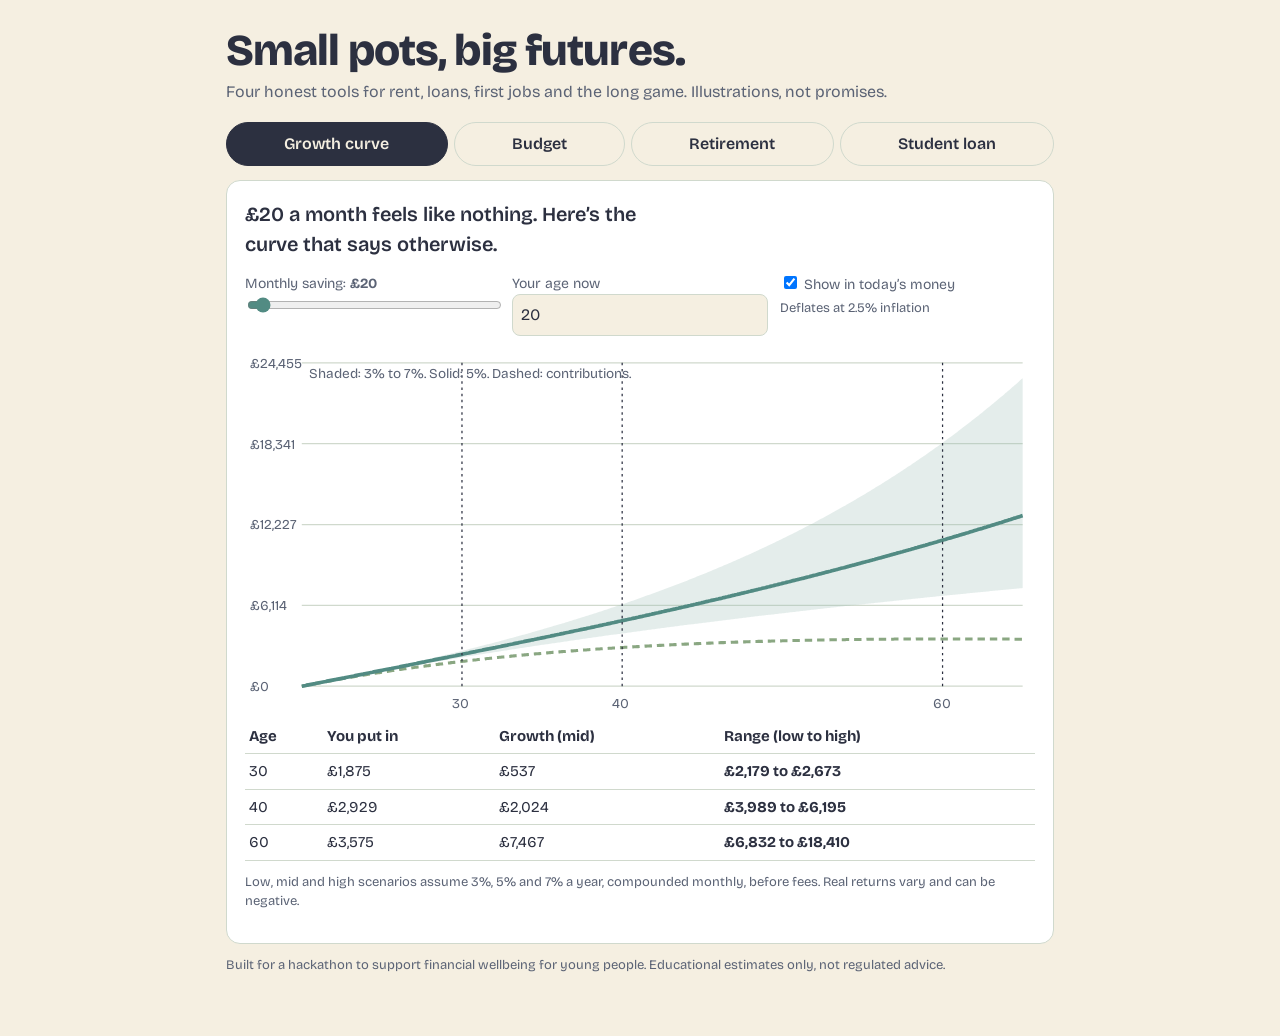
==== final.html @ 916b9b5d "Add files via upload working ver" ====
<!DOCTYPE html>
<html lang="en-GB">
<head>
<meta charset="utf-8">
<meta name="viewport" content="width=device-width, initial-scale=1, viewport-fit=cover">
<title>Small Pots: money tools for students</title>
<!-- Google Font Import -->
<link href="https://fonts.googleapis.com/css2?family=Bricolage+Grotesque:wght@400;600;800&display=swap" rel="stylesheet">
<style>
/* CSS Custom Properties / Color Palette derived from image swatch:
   --bg: Pearl Beige (#E8DDB5)
   --card: Pure White (#ffffff)
   --ink: Blue Slate (#3A3D52 / #666A86)
   --mut: Slate Grey (#5A6B7C)
   --line: Celadon tint (#A8BBA2)
   --a: Muted Teal (#92B6B1)
   --b: Celadon (#B2C9AB)
   --c: Warm Slate Accent (#666A86)
*/
:root {
  --bg: #F5EFE1;
  --card: #FFFFFF;
  --ink: #2C3040;
  --mut: #5B6375;
  --line: #D0D9CD;
  --a: #528B83;
  --b: #8AA782;
  --c: #666A86;
  --band: rgba(146, 182, 177, 0.25);
  box-sizing: border-box;
}

@media (prefers-color-scheme: dark) {
  :root:not([data-theme="light"]) {
    --bg: #1B1E28;
    --card: #252A38;
    --ink: #E8DDB5;
    --mut: #A4B29E;
    --line: #3D4658;
    --a: #92B6B1;
    --b: #B2C9AB;
    --c: #788AA3;
    --band: rgba(146, 182, 177, 0.2);
  }
}

* { box-sizing: border-box; }
html { scroll-padding-top: env(safe-area-inset-top, 0px); }

body {
  margin: 0;
  background: var(--bg);
  color: var(--ink);
  font: 16px/1.5 "Bricolage Grotesque", system-ui, sans-serif;
  padding-top: env(safe-area-inset-top, 0px);
  padding-bottom: env(safe-area-inset-bottom, 0px);
}

.w {
  max-width: 860px;
  margin: 0 auto;
  padding: 20px 16px 48px;
}

h1 {
  font-size: clamp(28px, 6vw, 44px);
  line-height: 1.05;
  margin: 8px 0 6px;
  font-weight: 800;
  letter-spacing: -.02em;
}

.sub { color: var(--mut); margin: 0 0 18px; }

/* Navigation Tab Bar */
nav {
  display: flex;
  gap: 6px;
  overflow-x: auto;
  margin-bottom: 14px;
}

nav button {
  flex: 1 0 auto;
  border: 1px solid var(--line);
  background: transparent;
  color: var(--ink);
  padding: 9px 14px;
  border-radius: 999px;
  font: inherit;
  font-weight: 600;
  cursor: pointer;
  transition: all 0.2s ease;
}

nav button[aria-selected=true] {
  background: var(--ink);
  color: var(--bg);
  border-color: var(--ink);
}

button:focus-visible, input:focus-visible, select:focus-visible {
  outline: 3px solid var(--b);
  outline-offset: 2px;
}

/* Sections & Cards Layout */
section {
  display: none;
  background: var(--card);
  border: 1px solid var(--line);
  border-radius: 14px;
  padding: 18px;
}

section.on { display: block; }

.pitch {
  font-size: 20px;
  font-weight: 600;
  margin: 0 0 14px;
  max-width: 34ch;
}

.row {
  display: grid;
  grid-template-columns: repeat(auto-fit, minmax(150px, 1fr));
  gap: 12px;
  margin: 12px 0;
}

label { display: block; font-size: 14px; color: var(--mut); }

input, select {
  width: 100%;
  font: inherit;
  padding: 8px;
  border: 1px solid var(--line);
  border-radius: 8px;
  background: var(--bg);
  color: var(--ink);
}

input[type=range] { padding: 0; accent-color: var(--a); }
input[type=checkbox] { width: auto; }

.big { font-size: 30px; font-weight: 800; line-height: 1.1; }

.kpi {
  display: grid;
  grid-template-columns: repeat(auto-fit, minmax(150px, 1fr));
  gap: 10px;
  margin: 14px 0;
}

.kpi div {
  border-left: 4px solid var(--a);
  padding: 2px 10px;
}

.kpi small { display: block; color: var(--mut); }

/* Visualization Graphics Styles */
svg { width: 100%; height: auto; display: block; }
svg text { fill: var(--mut); font: 11px "Bricolage Grotesque", sans-serif; }

.bar {
  display: flex;
  height: 34px;
  border-radius: 8px;
  overflow: hidden;
  margin: 10px 0;
}

.leg {
  display: flex;
  justify-content: space-between;
  gap: 8px;
  padding: 5px 0;
  border-bottom: 1px solid var(--line);
  font-size: 15px;
}

.dot {
  display: inline-block;
  width: 100px;
  height: 10px;
  border-radius: 50%;
  margin-right: 8px;
}

.note { font-size: 13px; color: var(--mut); margin-top: 12px; }
.verify { background: var(--b); color: #1B1E28; border-radius: 4px; padding: 0 5px; font-size: 12px; font-weight: 700; }
.verdict { border: 2px solid var(--b); border-radius: 10px; padding: 12px; margin-top: 10px; font-weight: 600; }

table { width: 100%; border-collapse: collapse; font-size: 15px; }
td, th { padding: 6px 4px; text-align: left; border-bottom: 1px solid var(--line); }
</style>
</head>
<body>
<div class="w">
  <!-- Application Main Header -->
  <h1>Small pots, big futures.</h1>
  <p class="sub">Four honest tools for rent, loans, first jobs and the long game. Illustrations, not promises.</p>
  <nav role="tablist" id="tabs"></nav>

  <!-- Feature Section 0: Compound Savings Growth Curve -->
  <section id="s0" role="tabpanel" aria-labelledby="tab-0" class="on">
    <p class="pitch">£20 a month feels like nothing. Here’s the curve that says otherwise.</p>
    <div class="row">
      <div><label for="m0">Monthly saving: <b id="v0">£20</b></label><input id="m0" type="range" min="5" max="500" step="5" value="20"></div>
      <div><label for="a0">Your age now</label><input id="a0" type="number" min="16" max="60" value="20"></div>
      <div><label for="r0"><input id="r0" type="checkbox" checked> Show in today’s money</label><small class="note">Deflates at 2.5% inflation</small></div>
    </div>
    <div id="c0"></div>
    <table id="t0"></table>
    <p class="note">Low, mid and high scenarios assume 3%, 5% and 7% a year, compounded monthly, before fees. Real returns vary and can be negative.</p>
  </section>

  <!-- Feature Section 1: Monthly Student Budget Allocator -->
  <section id="s1" role="tabpanel" aria-labelledby="tab-1">
    <p class="pitch">See where every pound goes before the month does it for you.</p>
    <div class="row" id="f1"></div>
    <div id="o1"></div>
  </section>

  <!-- Feature Section 2: Retirement Income & Pension Projection -->
  <section id="s2" role="tabpanel" aria-labelledby="tab-2">
    <p class="pitch">Retirement feels abstract at 20. This turns it into a monthly income figure.</p>
    <div class="row">
      <div><label for="age2">Age now</label><input id="age2" type="number" value="21"></div>
      <div><label for="ret2">Retire at</label><input id="ret2" type="number" value="67"></div>
      <div><label for="sal2">Salary (£/year)</label><input id="sal2" type="number" value="28000" step="1000"></div>
      <div><label for="emp2">Your pension %</label><input id="emp2" type="number" value="5" step="0.5"></div>
      <div><label for="er2">Employer %</label><input id="er2" type="number" value="3" step="0.5"></div>
      <div><label for="pot2">Pot today (£)</label><input id="pot2" type="number" value="0" step="500"></div>
    </div>
    <div class="kpi" id="o2"></div>
    <p class="note">Auto-enrolment minimum is 8% of qualifying earnings (£6,240 to £50,270): 5% you, 3% employer. Growth 5% a year, minus 2.5% inflation, so figures are in today’s money. Drawdown 4% a year. State pension: £241.30 a week <span class="verify">verify</span> at gov.uk, assumed to start at 67 <span class="verify">verify</span>.</p>
  </section>

  <!-- Feature Section 3: Student Loan vs Overpayment / Investment Simulator -->
  <section id="s3" role="tabpanel" aria-labelledby="tab-3">
    <p class="pitch">Most students are never told their loan behaves more like a graduate tax than a debt.</p>
    <div class="row">
      <div><label for="pl3">Plan</label><select id="pl3"><option value="2">Plan 2 (England/Wales, 2012 to 2022)</option><option value="5">Plan 5 (England, from 2023)</option></select></div>
      <div><label for="bal3">Loan balance (£)</label><input id="bal3" type="number" value="45000" step="1000"></div>
      <div><label for="sal3">Starting salary (£)</label><input id="sal3" type="number" value="27000" step="1000"></div>
      <div><label for="g3">Salary growth %/yr</label><input id="g3" type="number" value="4" step="0.5"></div>
      <div><label for="i3">Loan interest %/yr</label><input id="i3" type="number" value="5" step="0.5"></div>
      <div><label for="x3">Extra £/month to overpay or invest</label><input id="x3" type="number" value="100" step="25"></div>
    </div>
    <div class="kpi" id="o3"></div>
    <div id="v3" class="verdict"></div>
    <p class="note">Repay 9% of earnings above the threshold: Plan 2 £28,470 <span class="verify">verify</span>, written off after 30 years; Plan 5 £25,000 <span class="verify">verify</span>, after 40 years. Thresholds assumed to rise 3% a year. Investing assumes 5% a year. Check your plan on gov.uk. Not financial advice.</p>
  </section>

  <p class="note">Built for a hackathon to support financial wellbeing for young people. Educational estimates only, not regulated advice.</p>
</div>

<script>
window.addEventListener('DOMContentLoaded', () => {
  // Utility helpers for DOM selection and British Pounds formatting
  const $ = id => document.getElementById(id);
  const f = n => (n < 0 ? '-' : '') + '£' + Math.round(Math.abs(n)).toLocaleString('en-GB');
  const INF = 0.025; // 2.5% inflation baseline
  const tabNames = ['Growth curve', 'Budget', 'Retirement', 'Student loan'];

  // Dynamically render tab controls
  const tabsContainer = $('tabs');
  tabsContainer.innerHTML = '';
  tabNames.forEach((n, i) => {
    const b = document.createElement('button');
    b.textContent = n;
    b.role = 'tab';
    b.id = 'tab-' + i;
    b.setAttribute('aria-controls', 's' + i);
    b.onclick = () => show(i);
    tabsContainer.appendChild(b);
  });

  // Tab switching logic
  function show(i) {
    document.querySelectorAll('section').forEach((s, j) => s.classList.toggle('on', i == j));
    [...$('tabs').children].forEach((b, j) => b.setAttribute('aria-selected', i == j));
  }

  // Feature 1 Helper: Calculates compound growth curve with real inflation adjustments
  function growth_curve(m, rate, months, real) {
    const r = Math.pow(1 + rate, 1 / 12) - 1;
    const p = [0], c = [0];
    let P = 0, C = 0;
    for (let i = 1; i <= months; i++) {
      const d = real ? Math.pow(1 + INF, i / 12) : 1;
      P = P * (1 + r) + m;
      C += m;
      p.push(P / d);
      c.push(C / d);
    }
    return { p, c };
  }

  // Feature 1 Core: Renders SVG compound curve & summary table
  function f1() {
    const m = +$('m0').value, a = +$('a0').value, real = $('r0').checked;
    const end = 65, mo = Math.max(12, (end - a) * 12);
    $('v0').textContent = '£' + m;

    const S = [0.03, 0.05, 0.07].map(r => growth_curve(m, r, mo, real));
    const cont = S[1].c;

    const W = 640, H = 300, L = 46, T = 12, B = 26;
    const mx = Math.max(...S[2].p) * 1.05;
    const X = i => L + i / mo * (W - L - 10);
    const Y = v => T + (1 - v / mx) * (H - T - B);
    const path = arr => arr.map((v, i) => (i ? 'L' : 'M') + X(i).toFixed(1) + ' ' + Y(v).toFixed(1)).join('');

    let s = `<svg viewBox="0 0 ${W} ${H}" role="img" aria-label="Pot growth by age">`;
    for (let k = 0; k <= 4; k++) {
      const v = mx * k / 4;
      s += `<line x1="${L}" x2="${W - 10}" y1="${Y(v)}" y2="${Y(v)}" stroke="var(--line)"/><text x="4" y="${Y(v) + 4}">${f(v)}</text>`;
    }
    s += `<path d="${path(S[2].p)}L${[...S[0].p].reverse().map((v, i) => X(mo - i).toFixed(1) + ' ' + Y(v).toFixed(1)).join('L')}Z" fill="var(--band)"/>`;
    s += `<path d="${path(cont)}" fill="none" stroke="var(--b)" stroke-width="2.5" stroke-dasharray="6 4"/>`;
    s += `<path d="${path(S[1].p)}" fill="none" stroke="var(--a)" stroke-width="3"/>`;

    let rows = '<tr><th>Age</th><th>You put in</th><th>Growth (mid)</th><th>Range (low to high)</th></tr>';
    [30, 40, 60].filter(g => g > a).forEach(g => {
      const i = (g - a) * 12;
      if (i > mo) return;
      s += `<line x1="${X(i)}" x2="${X(i)}" y1="${T}" y2="${H - B}" stroke="var(--ink)" stroke-dasharray="2 3"/><text x="${X(i) - 8}" y="${H - 8}">${g}</text>`;
      rows += `<tr><td>${g}</td><td>${f(cont[i])}</td><td>${f(S[1].p[i] - cont[i])}</td><td><b>${f(S[0].p[i])} to ${f(S[2].p[i])}</b></td></tr>`;
    });
    s += `<text x="${L + 6}" y="${T + 12}">Shaded: 3% to 7%. Solid: 5%. Dashed: contributions.</text></svg>`;
    $('c0').innerHTML = s;
    $('t0').innerHTML = rows;
  }
  ['m0', 'a0', 'r0'].forEach(i => $(i).oninput = () => { f1(); f2(); });

  // Feature 2 Core: Student Monthly Budget Breakdown
  const fields = [
    ['Income (loan, wages, parents)', 900],
    ['Rent and bills', 450],
    ['Food and groceries', 160],
    ['Transport', 40],
    ['Phone and subscriptions', 35],
    ['Going out', 80],
    ['Course costs', 30],
    ['Other', 40]
  ];
  const cols = ['var(--ink)', 'var(--a)', 'var(--b)', 'var(--c)', '#788AA3', '#92B6B1', '#B2C9AB', '#5B6375'];
  
  $('f1').innerHTML = fields.map((x, i) => 
    `<div><label for="b${i}">${x[0]} (£/month)</label><input type="number" min="0" id="b${i}" value="${x[1]}"></div>`
  ).join('');

  function f2() {
    const v = fields.map((_, i) => Math.max(0, +$('b' + i).value || 0));
    const inc = v[0], sp = v.slice(1), tot = sp.reduce((a, b) => a + b, 0);
    const left = inc - tot, den = Math.max(inc, tot) || 1;
    const userAge = +$('a0').value || 20;

    let h = `<div class="bar" role="img" aria-label="Spending split">${sp.map((x, i) => 
      `<div style="width:${x / den * 100}%;background:${cols[i + 1]}" title="${fields[i + 1][0]}"></div>`
    ).join('')}${left > 0 ? `<div style="flex:1;background:var(--line)"></div>` : ''}</div>`;

    h += sp.map((x, i) => 
      `<div class="leg"><span><span class="dot" style="background:${cols[i + 1]}"></span>${fields[i + 1][0]}</span><b>${f(x)} (${inc ? Math.round(x / inc * 100) : 0}%)</b></div>`
    ).join('');

    h += `<div class="kpi">
      <div><small>Spent</small><span class="big">${f(tot)}</span></div>
      <div><small>${left >= 0 ? 'Left over' : 'Overspent'}</small><span class="big" style="color:${left >= 0 ? 'var(--a)' : 'var(--c)'}">${f(left)}</span></div>
      <div><small>Per day</small><span class="big">${f(tot / 30)}</span></div>
    </div>`;

    if (left > 0) {
      const g = growth_curve(left, 0.05, (65 - userAge) * 12, true).p.slice(-1)[0];
      h += `<p class="note">Rule of thumb: about 20% of income to savings. Your ${f(left)} left over, invested monthly from ${userAge} to 65 at a mid 5% scenario, would be roughly ${f(g)} in today’s money.</p>`;
    } else {
      h += `<p class="note">You’re spending more than you receive. Look at the biggest bars first: rent aside, subscriptions and going out are the quickest to trim.</p>`;
    }
    $('o1').innerHTML = h;
  }
  fields.forEach((_, i) => $('b' + i).oninput = f2);

  // Feature 3 Core: Retirement Income Calculator
  function f3() {
    const n = k => +$(k).value || 0;
    const age = n('age2'), ret = n('ret2'), sal = n('sal2'), yrs = Math.max(0, ret - age);
    const r = Math.pow(1.05 / 1.025, 1 / 12) - 1;
    const q = Math.max(0, Math.min(sal, 50270) - 6240);
    const m = q * (n('emp2') + n('er2')) / 100 / 12;

    let P = n('pot2');
    for (let i = 0; i < yrs * 12; i++) P = P * (1 + r) + m;

    const draw = P * 0.04;
    const sp = 241.30 * 52;
    const tot = draw + sp;

    $('o2').innerHTML = [
      ['Estimated pot (today’s money)', f(P)],
      ['Pension income a year', f(draw)],
      ['State pension a year', f(sp)],
      ['Total a month', f(tot / 12)]
    ].map(x => `<div><small>${x[0]}</small><span class="big">${x[1]}</span></div>`).join('') + 
    `<div><small>Paid in a month (you + employer)</small><span class="big">${f(m)}</span></div>`;
  }
  ['age2', 'ret2', 'sal2', 'emp2', 'er2', 'pot2'].forEach(i => $(i).oninput = f3);

  // Feature 4 Core: Student Loan vs Overpayment Simulator
  function simulate_loan(bal, sal, g, i, plan, extra) {
    const th0 = plan == 2 ? 28470 : 25000;
    const yrs = plan == 2 ? 30 : 40;
    let mand = 0, ext = 0, first = null;

    for (let y = 0; y < yrs && bal > 0; y++) {
      const s = sal * Math.pow(1 + g, y);
      const th = th0 * Math.pow(1.03, y);
      bal *= 1 + i;
      const m = Math.min(bal, Math.max(0, s - th) * 0.09);
      if (first === null) first = m / 12;
      bal -= m; mand += m;
      const e = Math.min(bal, extra * 12);
      bal -= e; ext += e;
    }
    return { mand, ext, first, written: Math.max(0, bal) };
  }

  function compare_overpay_vs_invest(base, over, extra, yrs) {
    const r = Math.pow(1.05, 1 / 12) - 1;
    let P = 0;
    for (let i = 0; i < yrs * 12; i++) P = P * (1 + r) + extra;
    const saved = base.mand - over.mand, paid = over.ext, pot = P;
    return { saved, paid, pot, netOver: saved - paid, gain: pot - extra * yrs * 12 };
  }

  function f4() {
    const n = k => +$(k).value || 0;
    const plan = +$('pl3').value, bal = n('bal3'), sal = n('sal3');
    const g = n('g3') / 100, i = n('i3') / 100, x = n('x3');
    const yrs = plan == 2 ? 30 : 40;

    const b = simulate_loan(bal, sal, g, i, plan, 0);
    const o = simulate_loan(bal, sal, g, i, plan, x);
    const c = compare_overpay_vs_invest(b, o, x, yrs);

    $('o3').innerHTML = [
      ['Monthly repayment (year 1)', f(b.first)],
      ['Total repaid', f(b.mand)],
      ['Written off', f(b.written)],
      ['Share written off', Math.round(b.written / (b.mand + b.written || 1) * 100) + '%']
    ].map(x => `<div><small>${x[0]}</small><span class="big">${x[1]}</span></div>`).join('');

    let t;
    if (b.written > 0 && c.netOver <= 0) {
      t = `Don’t overpay. Your balance is mostly cleared by write-off, so your extra ${f(c.paid)} only cuts future repayments by ${f(c.saved)}. Invested instead at a mid 5% scenario, ${f(x)} a month could grow to about ${f(c.pot)} (${f(c.gain)} of it growth), with no promise.`;
    } else if (b.written > 0) {
      t = `Close call. Overpaying saves ${f(c.saved)} of repayments for ${f(c.paid)} paid in, so it nets ${f(c.netOver)}. Investing could return roughly ${f(c.gain)} in growth, but with risk.`;
    } else {
      t = `Your loan is fully repaid within the term, so each extra pound saves interest. Overpaying saves ${f(c.saved)} against ${f(c.paid)} paid in, comparable to a ${(i * 100).toFixed(1)}% guaranteed return. Compare that with investing risk.`;
    }
    $('v3').textContent = t;
  }
  ['pl3', 'bal3', 'sal3', 'g3', 'i3', 'x3'].forEach(i => $(i).oninput = f4);

  // Trigger initial renders across all tools
  show(0);
  f1();
  f2();
  f3();
  f4();
});
</script>
</body>
</html>
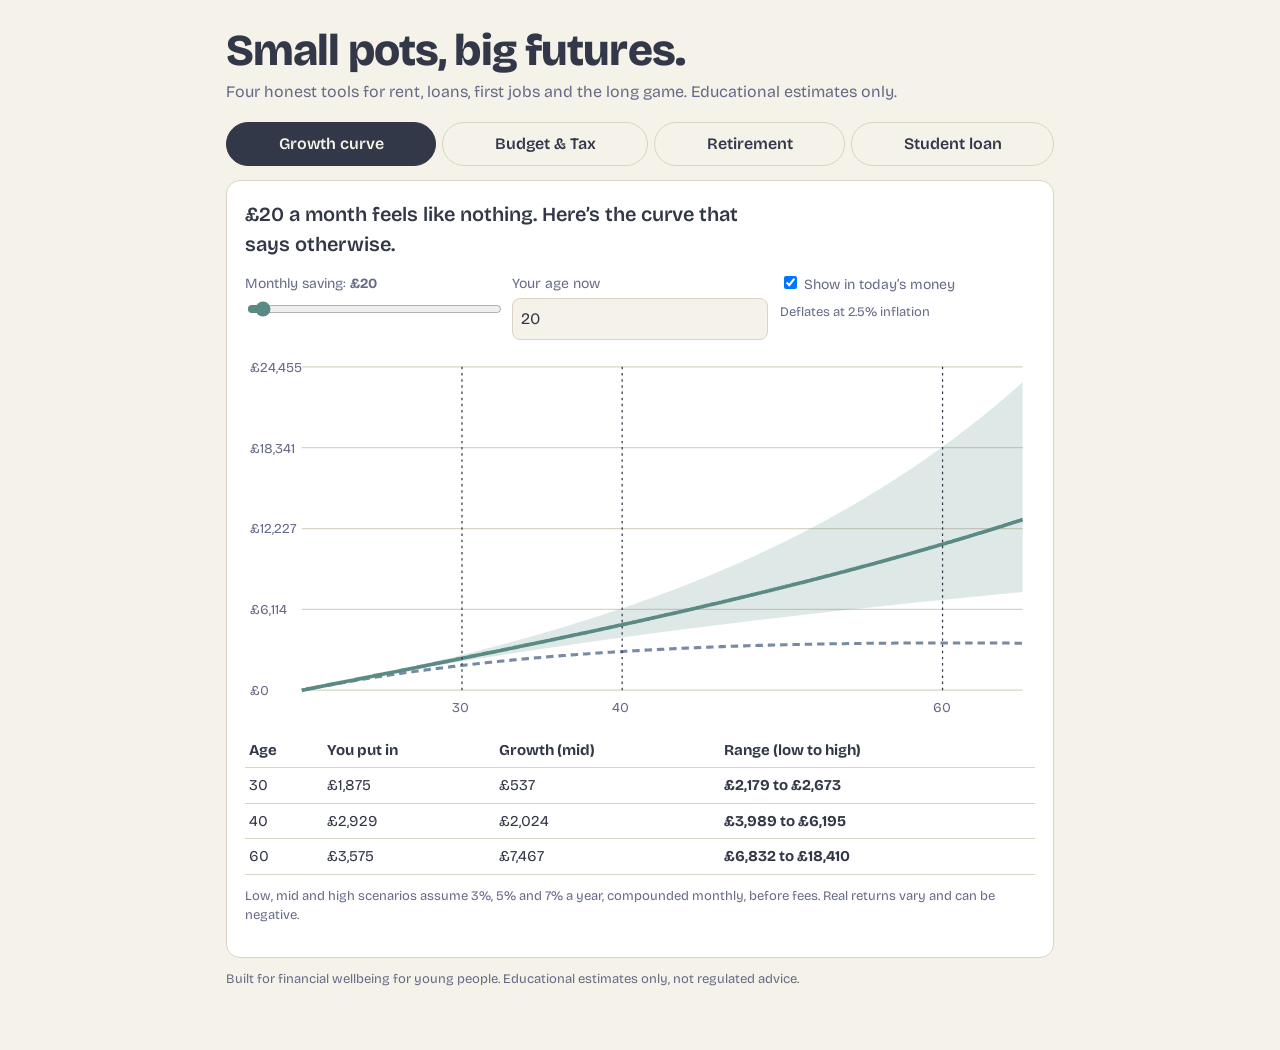
==== commit 8c7a8594: "Add files via upload" ====
--- a/final.html
+++ b/final.html
@@ -4,49 +4,45 @@
 <meta charset="utf-8">
 <meta name="viewport" content="width=device-width, initial-scale=1, viewport-fit=cover">
 <title>Small Pots: money tools for students</title>
-<!-- Google Font Import -->
 <link href="https://fonts.googleapis.com/css2?family=Bricolage+Grotesque:wght@400;600;800&display=swap" rel="stylesheet">
 <style>
-/* CSS Custom Properties / Color Palette derived from image swatch:
-   --bg: Pearl Beige (#E8DDB5)
-   --card: Pure White (#ffffff)
-   --ink: Blue Slate (#3A3D52 / #666A86)
-   --mut: Slate Grey (#5A6B7C)
-   --line: Celadon tint (#A8BBA2)
-   --a: Muted Teal (#92B6B1)
-   --b: Celadon (#B2C9AB)
-   --c: Warm Slate Accent (#666A86)
+/* 
+  COLOR PALETTE SYSTEM
+  Primary Dark: #666A86 (Blue Slate)
+  Secondary Dark: #788AA3 (Slate Grey)
+  Accent Brand: #92B6B1 (Muted Teal)
+  Light Accent: #B2C9AB (Celadon)
+  Background Soft: #E8DDB5 (Pearl Beige)
 */
 :root {
-  --bg: #F5EFE1;
-  --card: #FFFFFF;
-  --ink: #2C3040;
-  --mut: #5B6375;
-  --line: #D0D9CD;
-  --a: #528B83;
-  --b: #8AA782;
-  --c: #666A86;
-  --band: rgba(146, 182, 177, 0.25);
+  --bg: #f5f2e9;
+  --card: #ffffff;
+  --ink: #333848;
+  --mut: #666A86;
+  --line: #d8d3c5;
+  --a: #5a8a84;      /* Muted Teal primary */
+  --b: #788AA3;      /* Slate Grey accent */
+  --c: #c8553d;      /* Warning red */
+  --band: rgba(90, 138, 132, 0.2);
   box-sizing: border-box;
 }
 
 @media (prefers-color-scheme: dark) {
   :root:not([data-theme="light"]) {
-    --bg: #1B1E28;
-    --card: #252A38;
-    --ink: #E8DDB5;
-    --mut: #A4B29E;
-    --line: #3D4658;
-    --a: #92B6B1;
-    --b: #B2C9AB;
-    --c: #788AA3;
-    --band: rgba(146, 182, 177, 0.2);
+    --bg: #1c1f26;
+    --card: #252a34;
+    --ink: #e8ddb5;
+    --mut: #92b6b1;
+    --line: #333848;
+    --a: #92b6b1;
+    --b: #788aa3;
+    --c: #ee7b63;
+    --band: rgba(146, 182, 177, 0.25);
   }
 }
 
 * { box-sizing: border-box; }
 html { scroll-padding-top: env(safe-area-inset-top, 0px); }
-
 body {
   margin: 0;
   background: var(--bg);
@@ -56,30 +52,12 @@
   padding-bottom: env(safe-area-inset-bottom, 0px);
 }
 
-.w {
-  max-width: 860px;
-  margin: 0 auto;
-  padding: 20px 16px 48px;
-}
-
-h1 {
-  font-size: clamp(28px, 6vw, 44px);
-  line-height: 1.05;
-  margin: 8px 0 6px;
-  font-weight: 800;
-  letter-spacing: -.02em;
-}
-
+.w { max-width: 860px; margin: 0 auto; padding: 20px 16px 48px; }
+h1 { font-size: clamp(28px, 6vw, 44px); line-height: 1.05; margin: 8px 0 6px; font-weight: 800; letter-spacing: -.02em; }
 .sub { color: var(--mut); margin: 0 0 18px; }
 
-/* Navigation Tab Bar */
-nav {
-  display: flex;
-  gap: 6px;
-  overflow-x: auto;
-  margin-bottom: 14px;
-}
-
+/* NAVIGATION TABS */
+nav { display: flex; gap: 6px; overflow-x: auto; margin-bottom: 14px; }
 nav button {
   flex: 1 0 auto;
   border: 1px solid var(--line);
@@ -90,47 +68,16 @@
   font: inherit;
   font-weight: 600;
   cursor: pointer;
-  transition: all 0.2s ease;
-}
-
-nav button[aria-selected=true] {
-  background: var(--ink);
-  color: var(--bg);
-  border-color: var(--ink);
-}
-
-button:focus-visible, input:focus-visible, select:focus-visible {
-  outline: 3px solid var(--b);
-  outline-offset: 2px;
-}
-
-/* Sections & Cards Layout */
-section {
-  display: none;
-  background: var(--card);
-  border: 1px solid var(--line);
-  border-radius: 14px;
-  padding: 18px;
-}
-
+}
+nav button[aria-selected="true"] { background: var(--ink); color: var(--bg); border-color: var(--ink); }
+button:focus-visible, input:focus-visible, select:focus-visible { outline: 3px solid var(--b); outline-offset: 2px; }
+
+/* SECTIONS AND CARD LAYOUT */
+section { display: none; background: var(--card); border: 1px solid var(--line); border-radius: 14px; padding: 18px; }
 section.on { display: block; }
-
-.pitch {
-  font-size: 20px;
-  font-weight: 600;
-  margin: 0 0 14px;
-  max-width: 34ch;
-}
-
-.row {
-  display: grid;
-  grid-template-columns: repeat(auto-fit, minmax(150px, 1fr));
-  gap: 12px;
-  margin: 12px 0;
-}
-
-label { display: block; font-size: 14px; color: var(--mut); }
-
+.pitch { font-size: 20px; font-weight: 600; margin: 0 0 14px; max-width: 38ch; }
+.row { display: grid; grid-template-columns: repeat(auto-fit, minmax(160px, 1fr)); gap: 12px; margin: 12px 0; }
+label { display: block; font-size: 14px; color: var(--mut); margin-bottom: 4px; }
 input, select {
   width: 100%;
   font: inherit;
@@ -140,91 +87,66 @@
   background: var(--bg);
   color: var(--ink);
 }
-
-input[type=range] { padding: 0; accent-color: var(--a); }
-input[type=checkbox] { width: auto; }
-
-.big { font-size: 30px; font-weight: 800; line-height: 1.1; }
-
-.kpi {
-  display: grid;
-  grid-template-columns: repeat(auto-fit, minmax(150px, 1fr));
-  gap: 10px;
-  margin: 14px 0;
-}
-
-.kpi div {
-  border-left: 4px solid var(--a);
-  padding: 2px 10px;
-}
-
+input[type="range"] { padding: 0; accent-color: var(--a); }
+input[type="checkbox"] { width: auto; }
+
+/* KPI DISPLAY STATS */
+.big { font-size: 28px; font-weight: 800; line-height: 1.1; }
+.kpi { display: grid; grid-template-columns: repeat(auto-fit, minmax(150px, 1fr)); gap: 10px; margin: 14px 0; }
+.kpi div { border-left: 4px solid var(--a); padding: 2px 10px; }
 .kpi small { display: block; color: var(--mut); }
 
-/* Visualization Graphics Styles */
+/* SVG AND CHARTS */
 svg { width: 100%; height: auto; display: block; }
 svg text { fill: var(--mut); font: 11px "Bricolage Grotesque", sans-serif; }
-
-.bar {
-  display: flex;
-  height: 34px;
-  border-radius: 8px;
-  overflow: hidden;
-  margin: 10px 0;
-}
-
-.leg {
-  display: flex;
-  justify-content: space-between;
-  gap: 8px;
-  padding: 5px 0;
-  border-bottom: 1px solid var(--line);
-  font-size: 15px;
-}
-
-.dot {
-  display: inline-block;
-  width: 100px;
-  height: 10px;
-  border-radius: 50%;
-  margin-right: 8px;
-}
-
+.bar { display: flex; height: 34px; border-radius: 8px; overflow: hidden; margin: 10px 0; }
+.leg { display: flex; justify-content: space-between; gap: 8px; padding: 5px 0; border-bottom: 1px solid var(--line); font-size: 15px; }
+.dot { display: inline-block; width: 10px; height: 10px; border-radius: 50%; margin-right: 8px; }
 .note { font-size: 13px; color: var(--mut); margin-top: 12px; }
-.verify { background: var(--b); color: #1B1E28; border-radius: 4px; padding: 0 5px; font-size: 12px; font-weight: 700; }
+.verify { background: var(--b); color: #fff; border-radius: 4px; padding: 0 5px; font-size: 12px; font-weight: 700; }
 .verdict { border: 2px solid var(--b); border-radius: 10px; padding: 12px; margin-top: 10px; font-weight: 600; }
-
-table { width: 100%; border-collapse: collapse; font-size: 15px; }
+table { width: 100%; border-collapse: collapse; font-size: 15px; margin-top: 10px; }
 td, th { padding: 6px 4px; text-align: left; border-bottom: 1px solid var(--line); }
 </style>
 </head>
 <body>
 <div class="w">
-  <!-- Application Main Header -->
   <h1>Small pots, big futures.</h1>
-  <p class="sub">Four honest tools for rent, loans, first jobs and the long game. Illustrations, not promises.</p>
+  <p class="sub">Four honest tools for rent, loans, first jobs and the long game. Educational estimates only.</p>
+  
+  <!-- Navigation Tabs -->
   <nav role="tablist" id="tabs"></nav>
 
-  <!-- Feature Section 0: Compound Savings Growth Curve -->
-  <section id="s0" role="tabpanel" aria-labelledby="tab-0" class="on">
+  <!-- TAB 0: SAVINGS GROWTH CURVE -->
+  <section id="s0" role="tabpanel" aria-labelledby="tab-0">
     <p class="pitch">£20 a month feels like nothing. Here’s the curve that says otherwise.</p>
     <div class="row">
-      <div><label for="m0">Monthly saving: <b id="v0">£20</b></label><input id="m0" type="range" min="5" max="500" step="5" value="20"></div>
-      <div><label for="a0">Your age now</label><input id="a0" type="number" min="16" max="60" value="20"></div>
-      <div><label for="r0"><input id="r0" type="checkbox" checked> Show in today’s money</label><small class="note">Deflates at 2.5% inflation</small></div>
+      <div>
+        <label for="m0">Monthly saving: <b id="v0">£20</b></label>
+        <input id="m0" type="range" min="5" max="500" step="5" value="20">
+      </div>
+      <div>
+        <label for="a0">Your age now</label>
+        <input id="a0" type="number" min="16" max="60" value="20">
+      </div>
+      <div>
+        <label for="r0"><input id="r0" type="checkbox" checked> Show in today’s money</label>
+        <small class="note">Deflates at 2.5% inflation</small>
+      </div>
     </div>
     <div id="c0"></div>
     <table id="t0"></table>
     <p class="note">Low, mid and high scenarios assume 3%, 5% and 7% a year, compounded monthly, before fees. Real returns vary and can be negative.</p>
   </section>
 
-  <!-- Feature Section 1: Monthly Student Budget Allocator -->
+  <!-- TAB 1: BUDGET AND NET TAX CALCULATOR -->
   <section id="s1" role="tabpanel" aria-labelledby="tab-1">
     <p class="pitch">See where every pound goes before the month does it for you.</p>
     <div class="row" id="f1"></div>
     <div id="o1"></div>
   </section>
 
-  <!-- Feature Section 2: Retirement Income & Pension Projection -->
+  <!-- TAB 2: RETIREMENT & PENSION ESTIMATOR -->
   <section id="s2" role="tabpanel" aria-labelledby="tab-2">
     <p class="pitch">Retirement feels abstract at 20. This turns it into a monthly income figure.</p>
     <div class="row">
@@ -239,11 +161,18 @@
     <p class="note">Auto-enrolment minimum is 8% of qualifying earnings (£6,240 to £50,270): 5% you, 3% employer. Growth 5% a year, minus 2.5% inflation, so figures are in today’s money. Drawdown 4% a year. State pension: £241.30 a week <span class="verify">verify</span> at gov.uk, assumed to start at 67 <span class="verify">verify</span>.</p>
   </section>
 
-  <!-- Feature Section 3: Student Loan vs Overpayment / Investment Simulator -->
+  <!-- TAB 3: STUDENT LOAN STRATEGY ENGINE -->
   <section id="s3" role="tabpanel" aria-labelledby="tab-3">
     <p class="pitch">Most students are never told their loan behaves more like a graduate tax than a debt.</p>
     <div class="row">
-      <div><label for="pl3">Plan</label><select id="pl3"><option value="2">Plan 2 (England/Wales, 2012 to 2022)</option><option value="5">Plan 5 (England, from 2023)</option></select></div>
+      <div>
+        <label for="pl3">Plan</label>
+        <select id="pl3">
+          <option value="2">Plan 2 (England/Wales, 2012 to 2022)</option>
+          <option value="4">Plan 4 (Scotland, SAAS)</option>
+          <option value="5" selected>Plan 5 (England, from 2023)</option>
+        </select>
+      </div>
       <div><label for="bal3">Loan balance (£)</label><input id="bal3" type="number" value="45000" step="1000"></div>
       <div><label for="sal3">Starting salary (£)</label><input id="sal3" type="number" value="27000" step="1000"></div>
       <div><label for="g3">Salary growth %/yr</label><input id="g3" type="number" value="4" step="0.5"></div>
@@ -252,220 +181,304 @@
     </div>
     <div class="kpi" id="o3"></div>
     <div id="v3" class="verdict"></div>
-    <p class="note">Repay 9% of earnings above the threshold: Plan 2 £28,470 <span class="verify">verify</span>, written off after 30 years; Plan 5 £25,000 <span class="verify">verify</span>, after 40 years. Thresholds assumed to rise 3% a year. Investing assumes 5% a year. Check your plan on gov.uk. Not financial advice.</p>
+    <p class="note">Repay 9% of earnings above threshold: Plan 2 £28,470, Plan 4 £33,795 <span class="verify">verify</span>, Plan 5 £25,000 <span class="verify">verify</span>. Written off after 30 years (Plans 2 & 4) or 40 years (Plan 5). Thresholds assumed to rise 3% a year. Investing assumes 5% a year. Check your plan on gov.uk. Not financial advice.</p>
   </section>
 
-  <p class="note">Built for a hackathon to support financial wellbeing for young people. Educational estimates only, not regulated advice.</p>
+  <p class="note">Built for financial wellbeing for young people. Educational estimates only, not regulated advice.</p>
 </div>
 
 <script>
-window.addEventListener('DOMContentLoaded', () => {
-  // Utility helpers for DOM selection and British Pounds formatting
-  const $ = id => document.getElementById(id);
-  const f = n => (n < 0 ? '-' : '') + '£' + Math.round(Math.abs(n)).toLocaleString('en-GB');
-  const INF = 0.025; // 2.5% inflation baseline
-  const tabNames = ['Growth curve', 'Budget', 'Retirement', 'Student loan'];
-
-  // Dynamically render tab controls
-  const tabsContainer = $('tabs');
-  tabsContainer.innerHTML = '';
-  tabNames.forEach((n, i) => {
-    const b = document.createElement('button');
-    b.textContent = n;
-    b.role = 'tab';
-    b.id = 'tab-' + i;
-    b.setAttribute('aria-controls', 's' + i);
-    b.onclick = () => show(i);
-    tabsContainer.appendChild(b);
+// DOM Helper and Constant Definitions
+const $ = id => document.getElementById(id);
+const f = n => (n < 0 ? '-' : '') + '£' + Math.round(Math.abs(n)).toLocaleString('en-GB');
+const INF = 0.025; // 2.5% Inflation Rate Deflator
+
+// Navigation Tabs Array
+const names = ['Growth curve', 'Budget & Tax', 'Retirement', 'Student loan'];
+
+// Dynamic Tab Insertion
+names.forEach((n, i) => {
+  const b = document.createElement('button');
+  b.textContent = n;
+  b.role = 'tab';
+  b.id = 'tab-' + i;
+  b.setAttribute('aria-controls', 's' + i);
+  b.onclick = () => show(i);
+  $('tabs').appendChild(b);
+});
+
+// Show Tab Function
+function show(i) {
+  document.querySelectorAll('section').forEach((s, j) => s.classList.toggle('on', i === j));
+  [...$('tabs').children].forEach((b, j) => b.setAttribute('aria-selected', i === j));
+}
+
+// --------------------------------------------------------------------------
+// FEATURE 1: SAVINGS GROWTH CURVE CALCULATOR
+// --------------------------------------------------------------------------
+function growth_curve(m, rate, months, real) {
+  const r = Math.pow(1 + rate, 1 / 12) - 1;
+  const p = [0], c = [0];
+  let P = 0, C = 0;
+  for (let i = 1; i <= months; i++) {
+    const d = real ? Math.pow(1 + INF, i / 12) : 1;
+    P = P * (1 + r) + m;
+    C += m;
+    p.push(P / d);
+    c.push(C / d);
+  }
+  return { p, c };
+}
+
+function f1() {
+  const m = +$('m0').value, a = +$('a0').value, real = $('r0').checked, end = 65, mo = Math.max(12, (end - a) * 12);
+  $('v0').textContent = '£' + m;
+
+  const S = [0.03, 0.05, 0.07].map(r => growth_curve(m, r, mo, real));
+  const cont = S[1].c;
+
+  const W = 640, H = 300, L = 46, T = 12, B = 26;
+  const mx = Math.max(...S[2].p) * 1.05;
+  const X = i => L + (i / mo) * (W - L - 10);
+  const Y = v => T + (1 - v / mx) * (H - T - B);
+  const path = arr => arr.map((v, i) => (i ? 'L' : 'M') + X(i).toFixed(1) + ' ' + Y(v).toFixed(1)).join('');
+
+  let s = `<svg viewBox="0 0 ${W} ${H}" role="img" aria-label="Pot growth chart">`;
+  for (let k = 0; k <= 4; k++) {
+    const v = (mx * k) / 4;
+    s += `<line x1="${L}" x2="${W - 10}" y1="${Y(v)}" y2="${Y(v)}" stroke="var(--line)"/>
+          <text x="4" y="${Y(v) + 4}">${f(v)}</text>`;
+  }
+  s += `<path d="${path(S[2].p)}L${[...S[0].p].reverse().map((v, i) => X(mo - i).toFixed(1) + ' ' + Y(v).toFixed(1)).join('L')}Z" fill="var(--band)"/>`;
+  s += `<path d="${path(cont)}" fill="none" stroke="var(--b)" stroke-width="2.5" stroke-dasharray="6 4"/>`;
+  s += `<path d="${path(S[1].p)}" fill="none" stroke="var(--a)" stroke-width="3"/>`;
+
+  let rows = '<tr><th>Age</th><th>You put in</th><th>Growth (mid)</th><th>Range (low to high)</th></tr>';
+  [30, 40, 60].filter(g => g > a).forEach(g => {
+    const i = (g - a) * 12;
+    if (i > mo) return;
+    s += `<line x1="${X(i)}" x2="${X(i)}" y1="${T}" y2="${H - B}" stroke="var(--ink)" stroke-dasharray="2 3"/>
+          <text x="${X(i) - 8}" y="${H - 8}">${g}</text>`;
+    rows += `<tr><td>${g}</td><td>${f(cont[i])}</td><td>${f(S[1].p[i] - cont[i])}</td><td><b>${f(S[0].p[i])} to ${f(S[2].p[i])}</b></td></tr>`;
   });
-
-  // Tab switching logic
-  function show(i) {
-    document.querySelectorAll('section').forEach((s, j) => s.classList.toggle('on', i == j));
-    [...$('tabs').children].forEach((b, j) => b.setAttribute('aria-selected', i == j));
-  }
-
-  // Feature 1 Helper: Calculates compound growth curve with real inflation adjustments
-  function growth_curve(m, rate, months, real) {
-    const r = Math.pow(1 + rate, 1 / 12) - 1;
-    const p = [0], c = [0];
-    let P = 0, C = 0;
-    for (let i = 1; i <= months; i++) {
-      const d = real ? Math.pow(1 + INF, i / 12) : 1;
-      P = P * (1 + r) + m;
-      C += m;
-      p.push(P / d);
-      c.push(C / d);
+  s += `</svg>`;
+  $('c0').innerHTML = s;
+  $('t0').innerHTML = rows;
+}
+['m0', 'a0', 'r0'].forEach(i => $(i).oninput = f1);
+
+// --------------------------------------------------------------------------
+// FEATURE 2: BUDGET & SCOTTISH INCOME TAX CALCULATOR
+// --------------------------------------------------------------------------
+const fields = [
+  ['Tax Region', 'Scotland'],
+  ['Gross Income (wages/loan/parents)', 2000],
+  ['Rent and bills', 450],
+  ['Food and groceries', 160],
+  ['Transport', 40],
+  ['Phone and subscriptions', 35],
+  ['Going out', 80],
+  ['Course costs', 30],
+  ['Other', 40]
+];
+const cols = ['var(--ink)', 'var(--a)', 'var(--b)', 'var(--c)', '#6a8fd8', '#a06bc7', '#7aa35a', '#999'];
+
+// Calculate Scottish vs RUK Income Tax
+function calculateMonthlyTax(monthlyGross, region) {
+  const annualGross = monthlyGross * 12;
+  let annualTax = 0;
+
+  if (region === 'Scotland') {
+    // Scottish Income Tax Bands
+    let taxable = Math.max(0, annualGross - 12570);
+    if (annualGross > 100000) {
+      let allowance = Math.max(0, 12570 - (annualGross - 100000) / 2);
+      taxable = Math.max(0, annualGross - allowance);
     }
-    return { p, c };
-  }
-
-  // Feature 1 Core: Renders SVG compound curve & summary table
-  function f1() {
-    const m = +$('m0').value, a = +$('a0').value, real = $('r0').checked;
-    const end = 65, mo = Math.max(12, (end - a) * 12);
-    $('v0').textContent = '£' + m;
-
-    const S = [0.03, 0.05, 0.07].map(r => growth_curve(m, r, mo, real));
-    const cont = S[1].c;
-
-    const W = 640, H = 300, L = 46, T = 12, B = 26;
-    const mx = Math.max(...S[2].p) * 1.05;
-    const X = i => L + i / mo * (W - L - 10);
-    const Y = v => T + (1 - v / mx) * (H - T - B);
-    const path = arr => arr.map((v, i) => (i ? 'L' : 'M') + X(i).toFixed(1) + ' ' + Y(v).toFixed(1)).join('');
-
-    let s = `<svg viewBox="0 0 ${W} ${H}" role="img" aria-label="Pot growth by age">`;
-    for (let k = 0; k <= 4; k++) {
-      const v = mx * k / 4;
-      s += `<line x1="${L}" x2="${W - 10}" y1="${Y(v)}" y2="${Y(v)}" stroke="var(--line)"/><text x="4" y="${Y(v) + 4}">${f(v)}</text>`;
+
+    const brackets = [
+      { limit: 3967, rate: 0.19 },   // Starter
+      { limit: 12989, rate: 0.20 },  // Basic
+      { limit: 14136, rate: 0.21 },  // Intermediate
+      { limit: 31338, rate: 0.42 },  // Higher
+      { limit: 50140, rate: 0.45 },  // Advanced
+      { limit: Infinity, rate: 0.48 }// Top
+    ];
+
+    let rem = taxable;
+    for (let b of brackets) {
+      const slice = Math.min(rem, b.limit);
+      annualTax += slice * b.rate;
+      rem -= slice;
+      if (rem <= 0) break;
     }
-    s += `<path d="${path(S[2].p)}L${[...S[0].p].reverse().map((v, i) => X(mo - i).toFixed(1) + ' ' + Y(v).toFixed(1)).join('L')}Z" fill="var(--band)"/>`;
-    s += `<path d="${path(cont)}" fill="none" stroke="var(--b)" stroke-width="2.5" stroke-dasharray="6 4"/>`;
-    s += `<path d="${path(S[1].p)}" fill="none" stroke="var(--a)" stroke-width="3"/>`;
-
-    let rows = '<tr><th>Age</th><th>You put in</th><th>Growth (mid)</th><th>Range (low to high)</th></tr>';
-    [30, 40, 60].filter(g => g > a).forEach(g => {
-      const i = (g - a) * 12;
-      if (i > mo) return;
-      s += `<line x1="${X(i)}" x2="${X(i)}" y1="${T}" y2="${H - B}" stroke="var(--ink)" stroke-dasharray="2 3"/><text x="${X(i) - 8}" y="${H - 8}">${g}</text>`;
-      rows += `<tr><td>${g}</td><td>${f(cont[i])}</td><td>${f(S[1].p[i] - cont[i])}</td><td><b>${f(S[0].p[i])} to ${f(S[2].p[i])}</b></td></tr>`;
-    });
-    s += `<text x="${L + 6}" y="${T + 12}">Shaded: 3% to 7%. Solid: 5%. Dashed: contributions.</text></svg>`;
-    $('c0').innerHTML = s;
-    $('t0').innerHTML = rows;
-  }
-  ['m0', 'a0', 'r0'].forEach(i => $(i).oninput = () => { f1(); f2(); });
-
-  // Feature 2 Core: Student Monthly Budget Breakdown
-  const fields = [
-    ['Income (loan, wages, parents)', 900],
-    ['Rent and bills', 450],
-    ['Food and groceries', 160],
-    ['Transport', 40],
-    ['Phone and subscriptions', 35],
-    ['Going out', 80],
-    ['Course costs', 30],
-    ['Other', 40]
-  ];
-  const cols = ['var(--ink)', 'var(--a)', 'var(--b)', 'var(--c)', '#788AA3', '#92B6B1', '#B2C9AB', '#5B6375'];
-  
-  $('f1').innerHTML = fields.map((x, i) => 
-    `<div><label for="b${i}">${x[0]} (£/month)</label><input type="number" min="0" id="b${i}" value="${x[1]}"></div>`
-  ).join('');
-
-  function f2() {
-    const v = fields.map((_, i) => Math.max(0, +$('b' + i).value || 0));
-    const inc = v[0], sp = v.slice(1), tot = sp.reduce((a, b) => a + b, 0);
-    const left = inc - tot, den = Math.max(inc, tot) || 1;
+  } else {
+    // Rest of UK Tax Bands
+    const taxable = Math.max(0, annualGross - 12570);
+    const basicSlice = Math.min(taxable, 37700);
+    const higherSlice = Math.max(0, taxable - 37700);
+    annualTax = (basicSlice * 0.20) + (higherSlice * 0.40);
+  }
+
+  return annualTax / 12;
+}
+
+function initF2() {
+  $('f1').innerHTML = fields.map((x, i) => {
+    if (i === 0) {
+      return `<div><label for="b0">${x[0]}</label><select id="b0">
+        <option value="Scotland" selected>Scotland (Scottish Rates)</option>
+        <option value="UK">England, Wales & NI</option>
+      </select></div>`;
+    }
+    return `<div><label for="b${i}">${x[0]} (£/month)</label><input type="number" min="0" id="b${i}" value="${x[1]}"></div>`;
+  }).join('');
+}
+
+function f2() {
+  const region = $('b0').value;
+  const v = fields.slice(1).map((_, i) => Math.max(0, +$('b' + (i + 1)).value || 0));
+  
+  const grossInc = v[0];
+  const estimatedTax = calculateMonthlyTax(grossInc, region);
+  const netInc = Math.max(0, grossInc - estimatedTax);
+  
+  const sp = v.slice(1);
+  const tot = sp.reduce((a, b) => a + b, 0);
+  const left = netInc - tot;
+  const den = Math.max(netInc, tot) || 1;
+
+  let h = `<div class="note" style="margin-bottom:10px; font-weight:600; color:var(--a);">
+    Estimated Monthly Tax (${region}): ${f(estimatedTax)} | Net Take-Home: ${f(netInc)}
+  </div>`;
+
+  h += `<div class="bar" role="img" aria-label="Spending split">
+    ${sp.map((x, i) => `<div style="width:${(x / den) * 100}%;background:${cols[i + 1]}" title="${fields[i + 2][0]}"></div>`).join('')}
+    ${left > 0 ? `<div style="flex:1;background:var(--line)"></div>` : ''}
+  </div>`;
+  
+  h += sp.map((x, i) => `<div class="leg"><span><span class="dot" style="background:${cols[i + 1]}"></span>${fields[i + 2][0]}</span><b>${f(x)} (${netInc ? Math.round((x / netInc) * 100) : 0}%)</b></div>`).join('');
+  
+  h += `<div class="kpi">
+    <div><small>Total Spent</small><span class="big">${f(tot)}</span></div>
+    <div><small>${left >= 0 ? 'Left over' : 'Overspent'}</small><span class="big" style="color:${left >= 0 ? 'var(--a)' : 'var(--c)'}">${f(left)}</span></div>
+    <div><small>Per day</small><span class="big">${f(tot / 30)}</span></div>
+  </div>`;
+
+  if (left > 0) {
     const userAge = +$('a0').value || 20;
-
-    let h = `<div class="bar" role="img" aria-label="Spending split">${sp.map((x, i) => 
-      `<div style="width:${x / den * 100}%;background:${cols[i + 1]}" title="${fields[i + 1][0]}"></div>`
-    ).join('')}${left > 0 ? `<div style="flex:1;background:var(--line)"></div>` : ''}</div>`;
-
-    h += sp.map((x, i) => 
-      `<div class="leg"><span><span class="dot" style="background:${cols[i + 1]}"></span>${fields[i + 1][0]}</span><b>${f(x)} (${inc ? Math.round(x / inc * 100) : 0}%)</b></div>`
-    ).join('');
-
-    h += `<div class="kpi">
-      <div><small>Spent</small><span class="big">${f(tot)}</span></div>
-      <div><small>${left >= 0 ? 'Left over' : 'Overspent'}</small><span class="big" style="color:${left >= 0 ? 'var(--a)' : 'var(--c)'}">${f(left)}</span></div>
-      <div><small>Per day</small><span class="big">${f(tot / 30)}</span></div>
-    </div>`;
-
-    if (left > 0) {
-      const g = growth_curve(left, 0.05, (65 - userAge) * 12, true).p.slice(-1)[0];
-      h += `<p class="note">Rule of thumb: about 20% of income to savings. Your ${f(left)} left over, invested monthly from ${userAge} to 65 at a mid 5% scenario, would be roughly ${f(g)} in today’s money.</p>`;
-    } else {
-      h += `<p class="note">You’re spending more than you receive. Look at the biggest bars first: rent aside, subscriptions and going out are the quickest to trim.</p>`;
-    }
-    $('o1').innerHTML = h;
-  }
-  fields.forEach((_, i) => $('b' + i).oninput = f2);
-
-  // Feature 3 Core: Retirement Income Calculator
-  function f3() {
-    const n = k => +$(k).value || 0;
-    const age = n('age2'), ret = n('ret2'), sal = n('sal2'), yrs = Math.max(0, ret - age);
-    const r = Math.pow(1.05 / 1.025, 1 / 12) - 1;
-    const q = Math.max(0, Math.min(sal, 50270) - 6240);
-    const m = q * (n('emp2') + n('er2')) / 100 / 12;
-
-    let P = n('pot2');
-    for (let i = 0; i < yrs * 12; i++) P = P * (1 + r) + m;
-
-    const draw = P * 0.04;
-    const sp = 241.30 * 52;
-    const tot = draw + sp;
-
-    $('o2').innerHTML = [
-      ['Estimated pot (today’s money)', f(P)],
-      ['Pension income a year', f(draw)],
-      ['State pension a year', f(sp)],
-      ['Total a month', f(tot / 12)]
-    ].map(x => `<div><small>${x[0]}</small><span class="big">${x[1]}</span></div>`).join('') + 
-    `<div><small>Paid in a month (you + employer)</small><span class="big">${f(m)}</span></div>`;
-  }
-  ['age2', 'ret2', 'sal2', 'emp2', 'er2', 'pot2'].forEach(i => $(i).oninput = f3);
-
-  // Feature 4 Core: Student Loan vs Overpayment Simulator
-  function simulate_loan(bal, sal, g, i, plan, extra) {
-    const th0 = plan == 2 ? 28470 : 25000;
-    const yrs = plan == 2 ? 30 : 40;
-    let mand = 0, ext = 0, first = null;
-
-    for (let y = 0; y < yrs && bal > 0; y++) {
-      const s = sal * Math.pow(1 + g, y);
-      const th = th0 * Math.pow(1.03, y);
-      bal *= 1 + i;
-      const m = Math.min(bal, Math.max(0, s - th) * 0.09);
-      if (first === null) first = m / 12;
-      bal -= m; mand += m;
-      const e = Math.min(bal, extra * 12);
-      bal -= e; ext += e;
-    }
-    return { mand, ext, first, written: Math.max(0, bal) };
-  }
-
-  function compare_overpay_vs_invest(base, over, extra, yrs) {
-    const r = Math.pow(1.05, 1 / 12) - 1;
-    let P = 0;
-    for (let i = 0; i < yrs * 12; i++) P = P * (1 + r) + extra;
-    const saved = base.mand - over.mand, paid = over.ext, pot = P;
-    return { saved, paid, pot, netOver: saved - paid, gain: pot - extra * yrs * 12 };
-  }
-
-  function f4() {
-    const n = k => +$(k).value || 0;
-    const plan = +$('pl3').value, bal = n('bal3'), sal = n('sal3');
-    const g = n('g3') / 100, i = n('i3') / 100, x = n('x3');
-    const yrs = plan == 2 ? 30 : 40;
-
-    const b = simulate_loan(bal, sal, g, i, plan, 0);
-    const o = simulate_loan(bal, sal, g, i, plan, x);
-    const c = compare_overpay_vs_invest(b, o, x, yrs);
-
-    $('o3').innerHTML = [
-      ['Monthly repayment (year 1)', f(b.first)],
-      ['Total repaid', f(b.mand)],
-      ['Written off', f(b.written)],
-      ['Share written off', Math.round(b.written / (b.mand + b.written || 1) * 100) + '%']
-    ].map(x => `<div><small>${x[0]}</small><span class="big">${x[1]}</span></div>`).join('');
-
-    let t;
-    if (b.written > 0 && c.netOver <= 0) {
-      t = `Don’t overpay. Your balance is mostly cleared by write-off, so your extra ${f(c.paid)} only cuts future repayments by ${f(c.saved)}. Invested instead at a mid 5% scenario, ${f(x)} a month could grow to about ${f(c.pot)} (${f(c.gain)} of it growth), with no promise.`;
-    } else if (b.written > 0) {
-      t = `Close call. Overpaying saves ${f(c.saved)} of repayments for ${f(c.paid)} paid in, so it nets ${f(c.netOver)}. Investing could return roughly ${f(c.gain)} in growth, but with risk.`;
-    } else {
-      t = `Your loan is fully repaid within the term, so each extra pound saves interest. Overpaying saves ${f(c.saved)} against ${f(c.paid)} paid in, comparable to a ${(i * 100).toFixed(1)}% guaranteed return. Compare that with investing risk.`;
-    }
-    $('v3').textContent = t;
-  }
-  ['pl3', 'bal3', 'sal3', 'g3', 'i3', 'x3'].forEach(i => $(i).oninput = f4);
-
-  // Trigger initial renders across all tools
+    const g = growth_curve(left, 0.05, (65 - userAge) * 12, true).p.slice(-1)[0];
+    h += `<p class="note">Your ${f(left)} left over, invested monthly from age ${userAge} to 65 at a mid 5% scenario, would be roughly ${f(g)} in today’s money.</p>`;
+  } else {
+    h += `<p class="note">You’re spending more than your net income. Check subscriptions and leisure lines to rebalance.</p>`;
+  }
+  
+  $('o1').innerHTML = h;
+}
+
+// --------------------------------------------------------------------------
+// FEATURE 3: RETIREMENT & PENSION ESTIMATOR
+// --------------------------------------------------------------------------
+function f3() {
+  const n = k => +$(k).value || 0,
+        age = n('age2'),
+        ret = n('ret2'),
+        sal = n('sal2'),
+        yrs = Math.max(0, ret - age),
+        r = Math.pow(1.05 / 1.025, 1 / 12) - 1,
+        q = Math.max(0, Math.min(sal, 50270) - 6240),
+        m = (q * (n('emp2') + n('er2'))) / 100 / 12;
+
+  let P = n('pot2');
+  for (let i = 0; i < yrs * 12; i++) P = P * (1 + r) + m;
+
+  const draw = P * 0.04;
+  const sp = 241.30 * 52;
+  const tot = draw + sp;
+
+  $('o2').innerHTML = [
+    ['Estimated pot (today’s money)', f(P)],
+    ['Pension income a year', f(draw)],
+    ['State pension a year', f(sp)],
+    ['Total a month', f(tot / 12)]
+  ].map(x => `<div><small>${x[0]}</small><span class="big">${x[1]}</span></div>`).join('') +
+  `<div><small>Paid in a month (you + employer)</small><span class="big">${f(m)}</span></div>`;
+}
+['age2', 'ret2', 'sal2', 'emp2', 'er2', 'pot2'].forEach(i => $(i).oninput = f3);
+
+// --------------------------------------------------------------------------
+// FEATURE 4: STUDENT LOAN STRATEGY ENGINE (INCLUDES PLAN 4 SCOTLAND)
+// --------------------------------------------------------------------------
+function simulate_loan(bal, sal, g, i, plan, extra) {
+  // Plan 4 threshold = £33,795; Plan 2 = £28,470; Plan 5 = £25,000
+  const th0 = plan === 4 ? 33795 : (plan === 2 ? 28470 : 25000);
+  const yrs = plan === 5 ? 40 : 30; // 30 years for Plan 2 & 4; 40 for Plan 5
+  
+  let mand = 0, ext = 0, first = null;
+  for (let y = 0; y < yrs && bal > 0; y++) {
+    const s = sal * Math.pow(1 + g, y);
+    const th = th0 * Math.pow(1.03, y);
+    bal *= 1 + i;
+    const m = Math.min(bal, Math.max(0, s - th) * 0.09);
+    if (first === null) first = m / 12;
+    bal -= m;
+    mand += m;
+    const e = Math.min(bal, extra * 12);
+    bal -= e;
+    ext += e;
+  }
+  return { mand, ext, first, written: Math.max(0, bal) };
+}
+
+function compare_overpay_vs_invest(base, over, extra, yrs) {
+  const r = Math.pow(1.05, 1 / 12) - 1;
+  let P = 0;
+  for (let i = 0; i < yrs * 12; i++) P = P * (1 + r) + extra;
+  const saved = base.mand - over.mand, paid = over.ext, pot = P;
+  return { saved, paid, pot, netOver: saved - paid, gain: pot - extra * yrs * 12 };
+}
+
+function f4() {
+  const n = k => +$(k).value || 0,
+        plan = +$('pl3').value,
+        bal = n('bal3'),
+        sal = n('sal3'),
+        g = n('g3') / 100,
+        i = n('i3') / 100,
+        x = n('x3'),
+        yrs = plan === 5 ? 40 : 30;
+
+  const b = simulate_loan(bal, sal, g, i, plan, 0),
+        o = simulate_loan(bal, sal, g, i, plan, x),
+        c = compare_overpay_vs_invest(b, o, x, yrs);
+
+  $('o3').innerHTML = [
+    ['Monthly repayment (year 1)', f(b.first)],
+    ['Total repaid', f(b.mand)],
+    ['Written off', f(b.written)],
+    ['Share written off', Math.round((b.written / (b.mand + b.written || 1)) * 100) + '%']
+  ].map(x => `<div><small>${x[0]}</small><span class="big">${x[1]}</span></div>`).join('');
+
+  let t;
+  if (b.written > 0 && c.netOver <= 0) {
+    t = `Don’t overpay. Your balance is mostly cleared by write-off, so your extra ${f(c.paid)} only cuts future repayments by ${f(c.saved)}. Invested instead at 5%, ${f(x)} a month could grow to about ${f(c.pot)} (${f(c.gain)} growth).`;
+  } else if (b.written > 0) {
+    t = `Close call. Overpaying saves ${f(c.saved)} of repayments for ${f(c.paid)} paid in (nets ${f(c.netOver)}). Investing could return roughly ${f(c.gain)} in growth, with market risk.`;
+  } else {
+    t = `Your loan is fully repaid within the term. Overpaying saves ${f(c.saved)} against ${f(c.paid)} paid in, comparable to a ${(i * 100).toFixed(1)}% guaranteed return.`;
+  }
+  $('v3').textContent = t;
+}
+['pl3', 'bal3', 'sal3', 'g3', 'i3', 'x3'].forEach(i => $(i).oninput = f4);
+
+// Initial Load Event Listener
+document.addEventListener('DOMContentLoaded', () => {
+  initF2();
+  fields.forEach((_, i) => {
+    if (i === 0) $('b0').onchange = f2;
+    else $('b' + i).oninput = f2;
+  });
+  
   show(0);
   f1();
   f2();
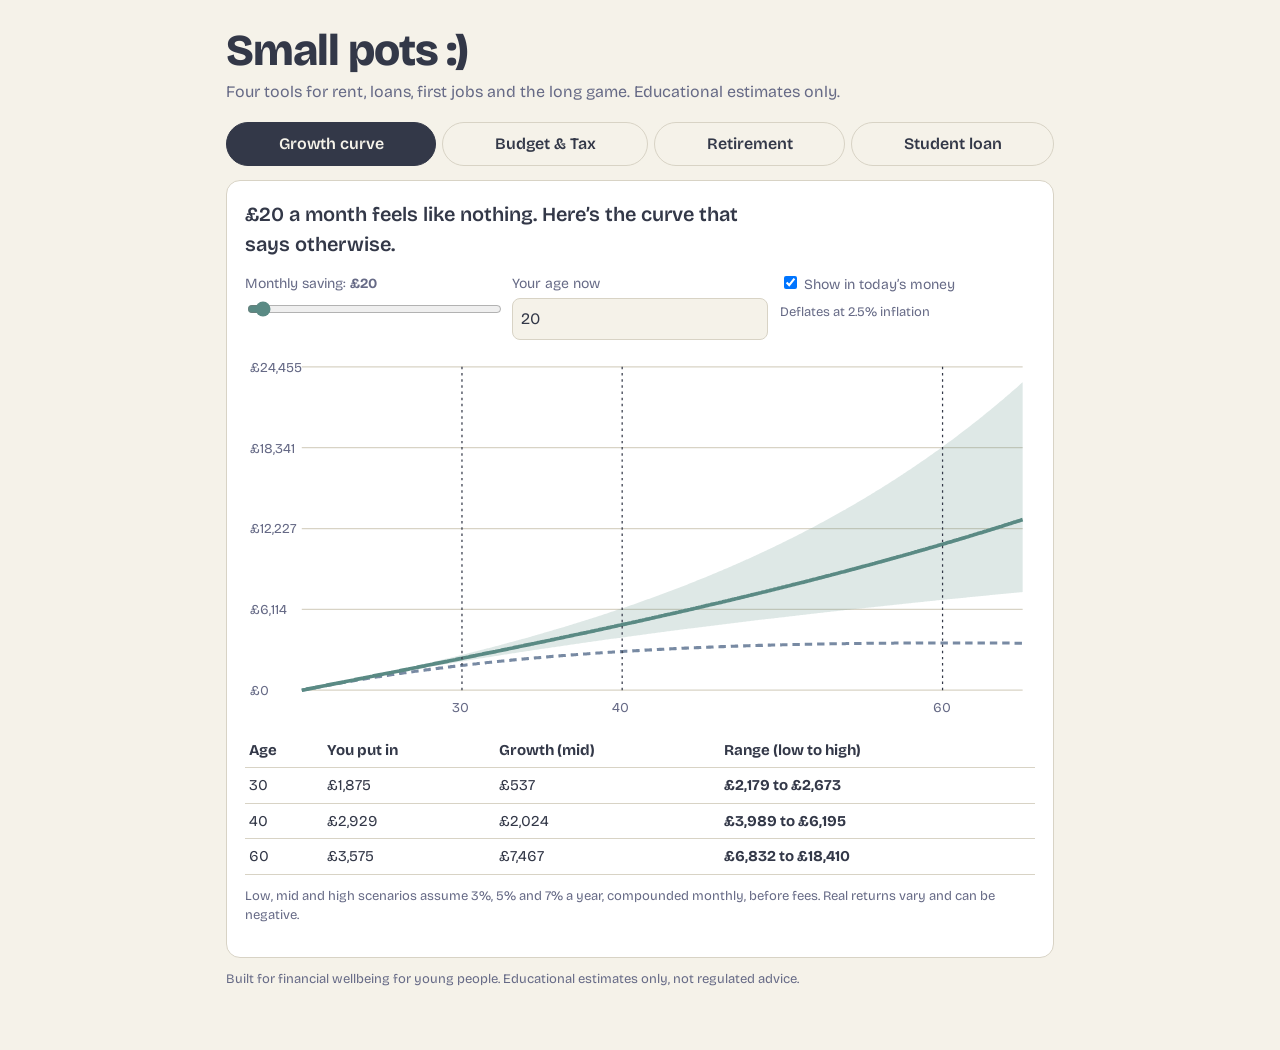
==== commit b9c28ed5: "Revise headings and notes in final.html Updated headings and descriptions for clarity." ====
--- a/final.html
+++ b/final.html
@@ -111,8 +111,8 @@
 </head>
 <body>
 <div class="w">
-  <h1>Small pots, big futures.</h1>
-  <p class="sub">Four honest tools for rent, loans, first jobs and the long game. Educational estimates only.</p>
+  <h1>Small pots :)</h1>
+  <p class="sub">Four tools for rent, loans, first jobs and the long game. Educational estimates only.</p>
   
   <!-- Navigation Tabs -->
   <nav role="tablist" id="tabs"></nav>
@@ -158,7 +158,6 @@
       <div><label for="pot2">Pot today (£)</label><input id="pot2" type="number" value="0" step="500"></div>
     </div>
     <div class="kpi" id="o2"></div>
-    <p class="note">Auto-enrolment minimum is 8% of qualifying earnings (£6,240 to £50,270): 5% you, 3% employer. Growth 5% a year, minus 2.5% inflation, so figures are in today’s money. Drawdown 4% a year. State pension: £241.30 a week <span class="verify">verify</span> at gov.uk, assumed to start at 67 <span class="verify">verify</span>.</p>
   </section>
 
   <!-- TAB 3: STUDENT LOAN STRATEGY ENGINE -->
@@ -181,7 +180,6 @@
     </div>
     <div class="kpi" id="o3"></div>
     <div id="v3" class="verdict"></div>
-    <p class="note">Repay 9% of earnings above threshold: Plan 2 £28,470, Plan 4 £33,795 <span class="verify">verify</span>, Plan 5 £25,000 <span class="verify">verify</span>. Written off after 30 years (Plans 2 & 4) or 40 years (Plan 5). Thresholds assumed to rise 3% a year. Investing assumes 5% a year. Check your plan on gov.uk. Not financial advice.</p>
   </section>
 
   <p class="note">Built for financial wellbeing for young people. Educational estimates only, not regulated advice.</p>
@@ -487,4 +485,4 @@
 });
 </script>
 </body>
-</html>+</html>
